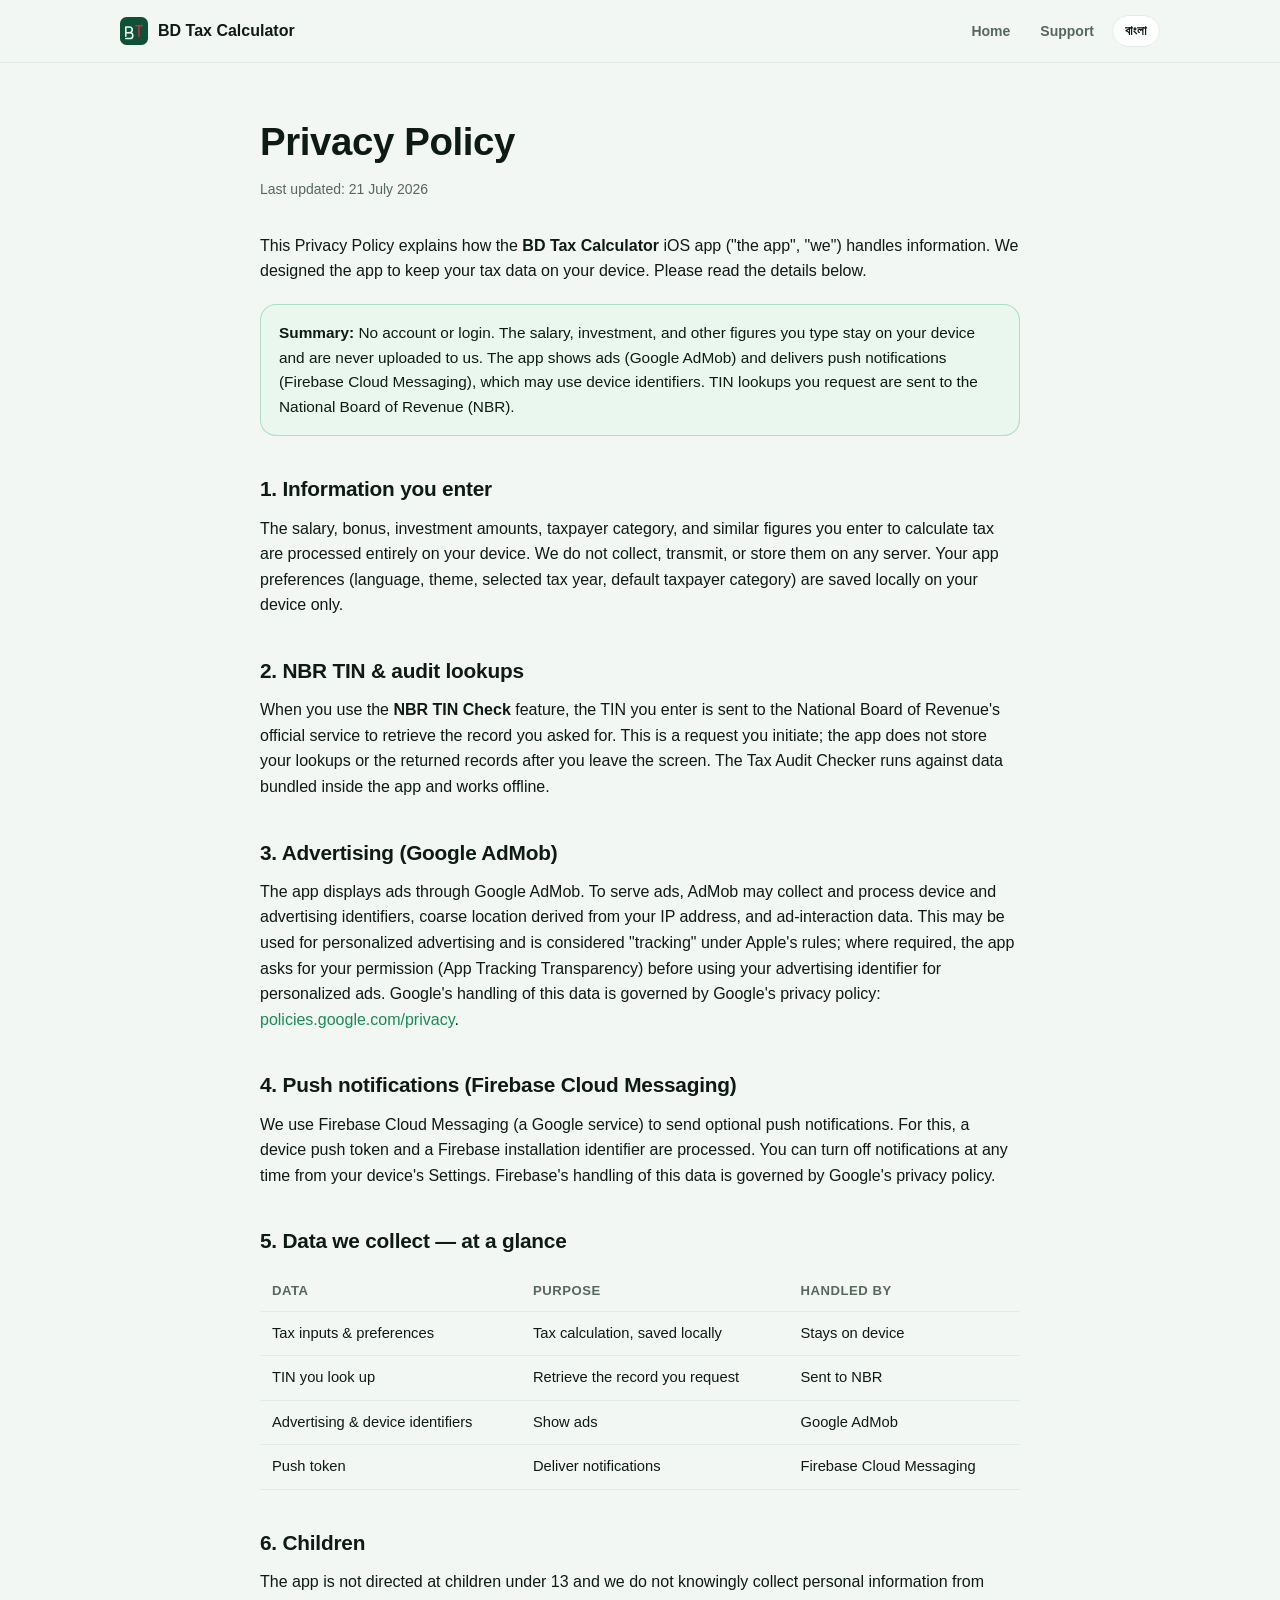
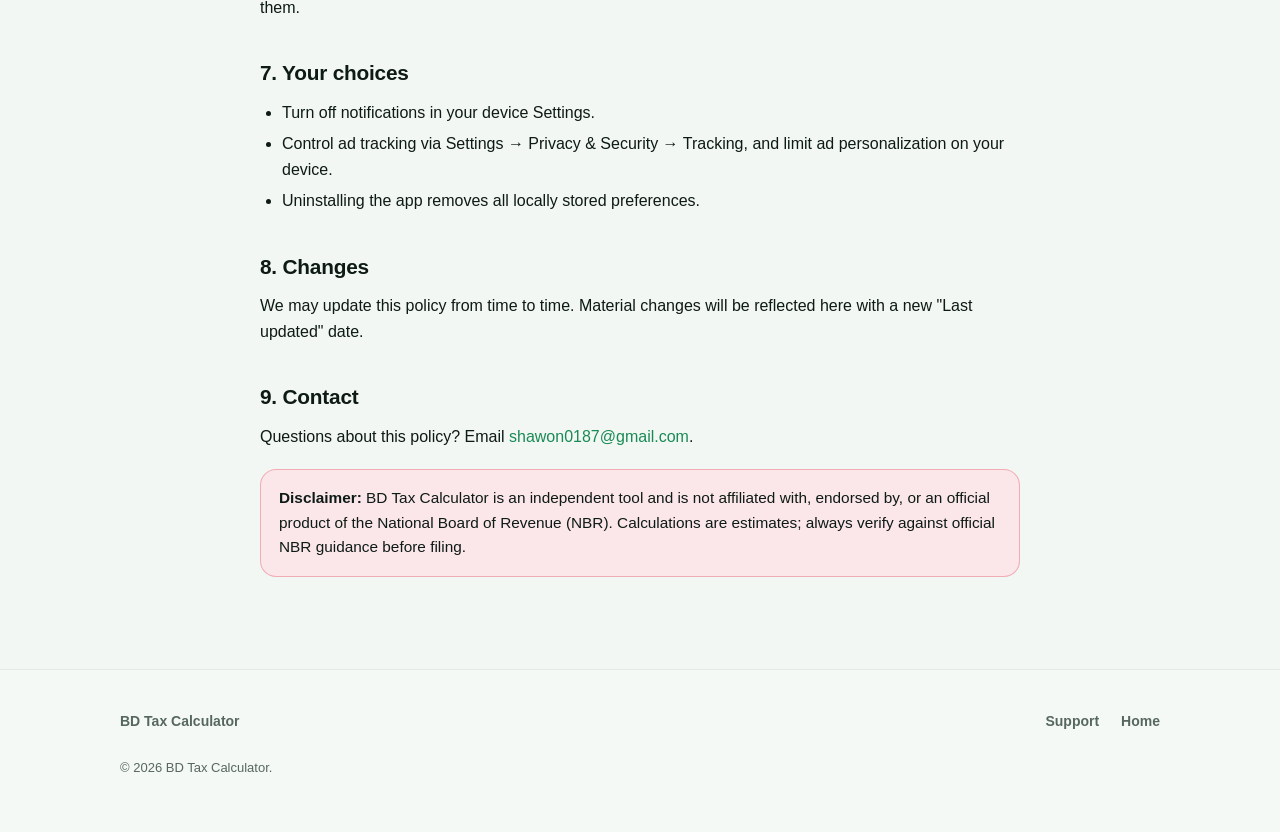
==== privacy.html @ 7644ba65 "Add landing, privacy policy, and support pages Static bilingual (English / বাংলা) site for App Store" ====
<!DOCTYPE html>
<html lang="en" data-lang="en">
<head>
  <meta charset="UTF-8" />
  <meta name="viewport" content="width=device-width, initial-scale=1" />
  <title>Privacy Policy — BD Tax Calculator</title>
  <meta name="description" content="Privacy Policy for the BD Tax Calculator iOS app." />
  <meta name="theme-color" content="#0f5137" />
  <link rel="icon" href="assets/icon.svg" type="image/svg+xml" />
  <link rel="stylesheet" href="assets/styles.css" />
</head>
<body>
  <header class="nav">
    <div class="wrap">
      <a class="brand" href="index.html" aria-label="BD Tax Calculator home">
        <svg width="28" height="28" viewBox="0 0 48 48" fill="none" aria-hidden="true">
          <rect width="48" height="48" rx="11" fill="#0f5137" />
          <path d="M10 33 V17 h6 a5 5 0 0 1 0 10 h-6 m6 0 h1 a5 5 0 0 1 0 10 h-7" stroke="#eafff3" stroke-width="2.6" stroke-linecap="round" stroke-linejoin="round" fill="none"/>
          <path d="M27 15 h11 M32.5 15 V33" stroke="#d7263d" stroke-width="2.6" stroke-linecap="round"/>
        </svg>
        <span>BD Tax Calculator</span>
      </a>
      <nav class="nav-links">
        <a href="index.html"><span class="en">Home</span><span class="bn">হোম</span></a>
        <a href="support.html"><span class="en">Support</span><span class="bn">সহায়তা</span></a>
        <button class="lang-toggle" data-lang-toggle aria-label="Switch language">বাংলা</button>
      </nav>
    </div>
  </header>

  <main class="doc">
    <div class="wrap">
      <h1><span class="en">Privacy Policy</span><span class="bn">গোপনীয়তা নীতি</span></h1>
      <p class="updated"><span class="en">Last updated: 21 July 2026</span><span class="bn">সর্বশেষ হালনাগাদ: ২১ জুলাই ২০২৬</span></p>

      <p>
        <span class="en">This Privacy Policy explains how the <strong>BD Tax Calculator</strong> iOS app ("the app", "we") handles information. We designed the app to keep your tax data on your device. Please read the details below.</span>
        <span class="bn">এই গোপনীয়তা নীতি ব্যাখ্যা করে <strong>BD Tax Calculator</strong> iOS অ্যাপ ("অ্যাপ", "আমরা") কীভাবে তথ্য পরিচালনা করে। আমরা অ্যাপটি এমনভাবে তৈরি করেছি যেন আপনার করের তথ্য আপনার ডিভাইসেই থাকে। নিচের বিস্তারিত পড়ুন।</span>
      </p>

      <div class="callout">
        <span class="en"><strong>Summary:</strong> No account or login. The salary, investment, and other figures you type stay on your device and are never uploaded to us. The app shows ads (Google AdMob) and delivers push notifications (Firebase Cloud Messaging), which may use device identifiers. TIN lookups you request are sent to the National Board of Revenue (NBR).</span>
        <span class="bn"><strong>সারসংক্ষেপ:</strong> কোনো অ্যাকাউন্ট বা লগইন নেই। আপনি যে বেতন, বিনিয়োগ ও অন্যান্য তথ্য লেখেন তা আপনার ডিভাইসেই থাকে, আমাদের কাছে আপলোড হয় না। অ্যাপ বিজ্ঞাপন দেখায় (Google AdMob) এবং পুশ নোটিফিকেশন পাঠায় (Firebase Cloud Messaging), যা ডিভাইস আইডেন্টিফায়ার ব্যবহার করতে পারে। আপনার অনুরোধ করা TIN যাচাই জাতীয় রাজস্ব বোর্ড (NBR)-এ পাঠানো হয়।</span>
      </div>

      <h2><span class="en">1. Information you enter</span><span class="bn">১. আপনার দেওয়া তথ্য</span></h2>
      <p>
        <span class="en">The salary, bonus, investment amounts, taxpayer category, and similar figures you enter to calculate tax are processed entirely on your device. We do not collect, transmit, or store them on any server. Your app preferences (language, theme, selected tax year, default taxpayer category) are saved locally on your device only.</span>
        <span class="bn">কর হিসাবের জন্য আপনি যে বেতন, বোনাস, বিনিয়োগের পরিমাণ, করদাতা শ্রেণি ও অনুরূপ তথ্য দেন তা সম্পূর্ণভাবে আপনার ডিভাইসেই প্রক্রিয়া হয়। আমরা এগুলো কোনো সার্ভারে সংগ্রহ, প্রেরণ বা সংরক্ষণ করি না। আপনার অ্যাপ পছন্দ (ভাষা, থিম, নির্বাচিত করবর্ষ, ডিফল্ট করদাতা শ্রেণি) শুধু আপনার ডিভাইসেই সংরক্ষিত হয়।</span>
      </p>

      <h2><span class="en">2. NBR TIN &amp; audit lookups</span><span class="bn">২. NBR TIN ও অডিট যাচাই</span></h2>
      <p>
        <span class="en">When you use the <strong>NBR TIN Check</strong> feature, the TIN you enter is sent to the National Board of Revenue's official service to retrieve the record you asked for. This is a request you initiate; the app does not store your lookups or the returned records after you leave the screen. The Tax Audit Checker runs against data bundled inside the app and works offline.</span>
        <span class="bn">আপনি যখন <strong>NBR TIN যাচাই</strong> ফিচার ব্যবহার করেন, আপনার দেওয়া TIN জাতীয় রাজস্ব বোর্ডের অফিসিয়াল সেবায় পাঠানো হয় আপনার চাওয়া রেকর্ড আনার জন্য। এটি আপনার নিজের করা অনুরোধ; স্ক্রিন থেকে বের হওয়ার পর অ্যাপ আপনার যাচাই বা প্রাপ্ত রেকর্ড সংরক্ষণ করে না। কর অডিট যাচাই অ্যাপের ভেতরের ডেটা দিয়ে চলে এবং অফলাইনে কাজ করে।</span>
      </p>

      <h2><span class="en">3. Advertising (Google AdMob)</span><span class="bn">৩. বিজ্ঞাপন (Google AdMob)</span></h2>
      <p>
        <span class="en">The app displays ads through Google AdMob. To serve ads, AdMob may collect and process device and advertising identifiers, coarse location derived from your IP address, and ad-interaction data. This may be used for personalized advertising and is considered "tracking" under Apple's rules; where required, the app asks for your permission (App Tracking Transparency) before using your advertising identifier for personalized ads. Google's handling of this data is governed by Google's privacy policy: <a href="https://policies.google.com/privacy" target="_blank" rel="noopener">policies.google.com/privacy</a>.</span>
        <span class="bn">অ্যাপ Google AdMob-এর মাধ্যমে বিজ্ঞাপন দেখায়। বিজ্ঞাপন দিতে AdMob ডিভাইস ও বিজ্ঞাপন আইডেন্টিফায়ার, IP থেকে প্রাপ্ত আনুমানিক অবস্থান এবং বিজ্ঞাপন-ইন্টারঅ্যাকশন তথ্য সংগ্রহ ও প্রক্রিয়া করতে পারে। এটি ব্যক্তিগতকৃত বিজ্ঞাপনের জন্য ব্যবহৃত হতে পারে এবং Apple-এর নিয়মে এটি "ট্র্যাকিং" হিসেবে গণ্য; প্রয়োজনে অ্যাপ আপনার বিজ্ঞাপন আইডেন্টিফায়ার ব্যবহারের আগে অনুমতি চায় (App Tracking Transparency)। এই তথ্য Google-এর গোপনীয়তা নীতি অনুযায়ী পরিচালিত হয়: <a href="https://policies.google.com/privacy" target="_blank" rel="noopener">policies.google.com/privacy</a>।</span>
      </p>

      <h2><span class="en">4. Push notifications (Firebase Cloud Messaging)</span><span class="bn">৪. পুশ নোটিফিকেশন (Firebase Cloud Messaging)</span></h2>
      <p>
        <span class="en">We use Firebase Cloud Messaging (a Google service) to send optional push notifications. For this, a device push token and a Firebase installation identifier are processed. You can turn off notifications at any time from your device's Settings. Firebase's handling of this data is governed by Google's privacy policy.</span>
        <span class="bn">ঐচ্ছিক পুশ নোটিফিকেশন পাঠাতে আমরা Firebase Cloud Messaging (Google-এর একটি সেবা) ব্যবহার করি। এর জন্য একটি ডিভাইস পুশ টোকেন ও একটি Firebase ইনস্টলেশন আইডেন্টিফায়ার প্রক্রিয়া হয়। আপনি যেকোনো সময় ডিভাইসের Settings থেকে নোটিফিকেশন বন্ধ করতে পারেন। এই তথ্য Google-এর গোপনীয়তা নীতি অনুযায়ী পরিচালিত হয়।</span>
      </p>

      <h2><span class="en">5. Data we collect — at a glance</span><span class="bn">৫. আমরা যে তথ্য সংগ্রহ করি — এক নজরে</span></h2>
      <table class="data-table">
        <thead>
          <tr>
            <th><span class="en">Data</span><span class="bn">তথ্য</span></th>
            <th><span class="en">Purpose</span><span class="bn">উদ্দেশ্য</span></th>
            <th><span class="en">Handled by</span><span class="bn">পরিচালনায়</span></th>
          </tr>
        </thead>
        <tbody>
          <tr>
            <td><span class="en">Tax inputs &amp; preferences</span><span class="bn">করের তথ্য ও পছন্দ</span></td>
            <td><span class="en">Tax calculation, saved locally</span><span class="bn">কর হিসাব, স্থানীয়ভাবে সংরক্ষিত</span></td>
            <td><span class="en">Stays on device</span><span class="bn">ডিভাইসেই থাকে</span></td>
          </tr>
          <tr>
            <td><span class="en">TIN you look up</span><span class="bn">যাচাই করা TIN</span></td>
            <td><span class="en">Retrieve the record you request</span><span class="bn">আপনার চাওয়া রেকর্ড আনা</span></td>
            <td><span class="en">Sent to NBR</span><span class="bn">NBR-এ পাঠানো হয়</span></td>
          </tr>
          <tr>
            <td><span class="en">Advertising &amp; device identifiers</span><span class="bn">বিজ্ঞাপন ও ডিভাইস আইডেন্টিফায়ার</span></td>
            <td><span class="en">Show ads</span><span class="bn">বিজ্ঞাপন দেখানো</span></td>
            <td><span class="en">Google AdMob</span><span class="bn">Google AdMob</span></td>
          </tr>
          <tr>
            <td><span class="en">Push token</span><span class="bn">পুশ টোকেন</span></td>
            <td><span class="en">Deliver notifications</span><span class="bn">নোটিফিকেশন পাঠানো</span></td>
            <td><span class="en">Firebase Cloud Messaging</span><span class="bn">Firebase Cloud Messaging</span></td>
          </tr>
        </tbody>
      </table>

      <h2><span class="en">6. Children</span><span class="bn">৬. শিশু</span></h2>
      <p>
        <span class="en">The app is not directed at children under 13 and we do not knowingly collect personal information from them.</span>
        <span class="bn">অ্যাপটি ১৩ বছরের কম বয়সী শিশুদের জন্য নয় এবং আমরা জেনেশুনে তাদের ব্যক্তিগত তথ্য সংগ্রহ করি না।</span>
      </p>

      <h2><span class="en">7. Your choices</span><span class="bn">৭. আপনার নিয়ন্ত্রণ</span></h2>
      <ul>
        <li><span class="en">Turn off notifications in your device Settings.</span><span class="bn">ডিভাইস Settings থেকে নোটিফিকেশন বন্ধ করুন।</span></li>
        <li><span class="en">Control ad tracking via Settings → Privacy &amp; Security → Tracking, and limit ad personalization on your device.</span><span class="bn">Settings → Privacy &amp; Security → Tracking থেকে বিজ্ঞাপন ট্র্যাকিং নিয়ন্ত্রণ করুন এবং বিজ্ঞাপন ব্যক্তিগতকরণ সীমিত করুন।</span></li>
        <li><span class="en">Uninstalling the app removes all locally stored preferences.</span><span class="bn">অ্যাপ আনইনস্টল করলে স্থানীয়ভাবে সংরক্ষিত সব পছন্দ মুছে যায়।</span></li>
      </ul>

      <h2><span class="en">8. Changes</span><span class="bn">৮. পরিবর্তন</span></h2>
      <p>
        <span class="en">We may update this policy from time to time. Material changes will be reflected here with a new "Last updated" date.</span>
        <span class="bn">আমরা সময়ে সময়ে এই নীতি হালনাগাদ করতে পারি। গুরুত্বপূর্ণ পরিবর্তন এখানে নতুন "সর্বশেষ হালনাগাদ" তারিখসহ দেখানো হবে।</span>
      </p>

      <h2><span class="en">9. Contact</span><span class="bn">৯. যোগাযোগ</span></h2>
      <p>
        <span class="en">Questions about this policy? Email <a href="mailto:shawon0187@gmail.com">shawon0187@gmail.com</a>.</span>
        <span class="bn">এই নীতি সম্পর্কে প্রশ্ন? ইমেইল করুন <a href="mailto:shawon0187@gmail.com">shawon0187@gmail.com</a>।</span>
      </p>

      <div class="callout warn">
        <span class="en"><strong>Disclaimer:</strong> BD Tax Calculator is an independent tool and is not affiliated with, endorsed by, or an official product of the National Board of Revenue (NBR). Calculations are estimates; always verify against official NBR guidance before filing.</span>
        <span class="bn"><strong>দাবিত্যাগ:</strong> BD Tax Calculator একটি স্বাধীন টুল, জাতীয় রাজস্ব বোর্ড (NBR)-এর সাথে সম্পর্কিত বা অফিসিয়াল পণ্য নয়। হিসাবগুলো আনুমানিক; রিটার্ন জমার আগে সবসময় NBR-এর অফিসিয়াল নির্দেশনার সাথে মিলিয়ে নিন।</span>
      </div>
    </div>
  </main>

  <footer class="footer">
    <div class="wrap">
      <a class="brand" href="index.html"><span>BD Tax Calculator</span></a>
      <div class="cols">
        <a href="support.html"><span class="en">Support</span><span class="bn">সহায়তা</span></a>
        <a href="index.html"><span class="en">Home</span><span class="bn">হোম</span></a>
      </div>
      <p class="fine">© 2026 BD Tax Calculator.</p>
    </div>
  </footer>

  <script src="assets/site.js"></script>
</body>
</html>
---- assets/styles.css ----
/* BD Tax Calculator — marketing / legal site
   Shared stylesheet. Modern, responsive, light + dark, bilingual (en/bn). */

:root {
  color-scheme: light dark;

  --green-900: #0b3d2e;
  --green-800: #0f5137;
  --green-700: #146c43;
  --green-600: #1a8a55;
  --green-500: #21a366;
  --green-050: #e9f7ef;
  --red: #d7263d;
  --red-soft: #fbe7ea;

  --ink: #0e1a14;
  --muted: #56685e;
  --line: #e3ebe6;
  --surface: #ffffff;
  --surface-2: #f5f9f6;
  --bg: #f2f7f4;

  --radius: 16px;
  --radius-lg: 24px;
  --shadow: 0 1px 2px rgba(11, 61, 46, .05), 0 12px 32px -12px rgba(11, 61, 46, .18);
  --shadow-sm: 0 1px 2px rgba(11, 61, 46, .06), 0 4px 12px -6px rgba(11, 61, 46, .12);

  --font: -apple-system, BlinkMacSystemFont, "Segoe UI", Roboto, "Helvetica Neue", Arial,
          "Noto Sans Bengali", "Hind Siliguri", sans-serif;
  --maxw: 1080px;
}

@media (prefers-color-scheme: dark) {
  :root {
    --ink: #eaf3ee;
    --muted: #9db3a7;
    --line: #1e2b24;
    --surface: #131c17;
    --surface-2: #0f1712;
    --bg: #0b120e;
    --green-050: #10241a;
    --red-soft: #2a1418;
    --shadow: 0 1px 2px rgba(0, 0, 0, .3), 0 16px 40px -16px rgba(0, 0, 0, .6);
    --shadow-sm: 0 1px 2px rgba(0, 0, 0, .3), 0 6px 16px -8px rgba(0, 0, 0, .5);
  }
}

* { box-sizing: border-box; }

html { scroll-behavior: smooth; }

body {
  margin: 0;
  font-family: var(--font);
  color: var(--ink);
  background: var(--bg);
  line-height: 1.6;
  -webkit-font-smoothing: antialiased;
  text-rendering: optimizeLegibility;
}

/* Language visibility — toggled by [data-lang] on <html> */
html[data-lang="en"] .bn { display: none; }
html[data-lang="bn"] .en { display: none; }

a { color: var(--green-600); text-decoration: none; }
a:hover { text-decoration: underline; }

.wrap { max-width: var(--maxw); margin: 0 auto; padding: 0 20px; }

/* ---------- Nav ---------- */
.nav {
  position: sticky;
  top: 0;
  z-index: 20;
  backdrop-filter: saturate(1.4) blur(12px);
  background: color-mix(in srgb, var(--bg) 82%, transparent);
  border-bottom: 1px solid var(--line);
}
.nav .wrap {
  display: flex;
  align-items: center;
  gap: 16px;
  height: 62px;
}
.brand { display: flex; align-items: center; gap: 10px; font-weight: 800; color: var(--ink); }
.brand:hover { text-decoration: none; }
.brand svg { display: block; }
.nav-links { margin-left: auto; display: flex; align-items: center; gap: 6px; flex-wrap: wrap; }
.nav-links a {
  color: var(--muted);
  font-weight: 600;
  font-size: 14px;
  padding: 8px 12px;
  border-radius: 10px;
}
.nav-links a:hover { color: var(--ink); background: var(--surface-2); text-decoration: none; }

.lang-toggle {
  border: 1px solid var(--line);
  background: var(--surface);
  color: var(--ink);
  font-family: inherit;
  font-weight: 700;
  font-size: 13px;
  padding: 7px 12px;
  border-radius: 999px;
  cursor: pointer;
}
.lang-toggle:hover { border-color: var(--green-500); }

/* ---------- Hero ---------- */
.hero {
  position: relative;
  overflow: hidden;
  background:
    radial-gradient(120% 120% at 100% 0%, color-mix(in srgb, var(--green-500) 22%, transparent), transparent 60%),
    linear-gradient(180deg, var(--green-900), var(--green-800));
  color: #eafff3;
}
.hero .wrap { padding-top: 72px; padding-bottom: 84px; }
.hero .pill {
  display: inline-flex; align-items: center; gap: 8px;
  background: rgba(255, 255, 255, .12);
  border: 1px solid rgba(255, 255, 255, .18);
  color: #d6ffe8;
  font-size: 13px; font-weight: 700;
  padding: 6px 14px; border-radius: 999px;
}
.hero h1 {
  font-size: clamp(2rem, 5vw, 3.4rem);
  line-height: 1.1;
  letter-spacing: -.02em;
  margin: 20px 0 14px;
  max-width: 16ch;
}
.hero p.lead {
  font-size: clamp(1.05rem, 2vw, 1.25rem);
  color: #b9e7cd;
  max-width: 52ch;
  margin: 0 0 28px;
}
.cta-row { display: flex; flex-wrap: wrap; gap: 12px; }
.btn {
  display: inline-flex; align-items: center; gap: 9px;
  font-weight: 700; font-size: 15px;
  padding: 13px 22px; border-radius: 14px;
  border: 1px solid transparent;
  cursor: pointer;
}
.btn-primary { background: #fff; color: var(--green-800); }
.btn-primary:hover { background: #eafff3; text-decoration: none; }
.btn-ghost { background: rgba(255, 255, 255, .08); color: #eafff3; border-color: rgba(255, 255, 255, .22); }
.btn-ghost:hover { background: rgba(255, 255, 255, .16); text-decoration: none; }

.hero-note { margin-top: 22px; font-size: 13px; color: #9fd3b5; }

/* ---------- Sections ---------- */
section { padding: 64px 0; }
.section-head { max-width: 60ch; margin-bottom: 36px; }
.section-head .eyebrow {
  text-transform: uppercase; letter-spacing: .12em;
  font-size: 12px; font-weight: 800; color: var(--green-600);
}
.section-head h2 {
  font-size: clamp(1.5rem, 3.5vw, 2.2rem);
  line-height: 1.2; letter-spacing: -.01em;
  margin: 10px 0 8px;
}
.section-head p { color: var(--muted); font-size: 1.05rem; margin: 0; }

.grid { display: grid; gap: 18px; }
.grid.cols-3 { grid-template-columns: repeat(3, 1fr); }
.grid.cols-2 { grid-template-columns: repeat(2, 1fr); }

.card {
  background: var(--surface);
  border: 1px solid var(--line);
  border-radius: var(--radius);
  padding: 24px;
  box-shadow: var(--shadow-sm);
}
.card .ico {
  width: 44px; height: 44px; border-radius: 12px;
  display: grid; place-items: center;
  background: var(--green-050); color: var(--green-600);
  margin-bottom: 14px;
}
.card h3 { margin: 0 0 6px; font-size: 1.1rem; }
.card p { margin: 0; color: var(--muted); font-size: .96rem; }

/* Alternating band */
.band { background: var(--surface-2); border-top: 1px solid var(--line); border-bottom: 1px solid var(--line); }

/* ---------- Legal / doc pages ---------- */
.doc { padding: 48px 0 72px; }
.doc .wrap { max-width: 800px; }
.doc h1 { font-size: clamp(1.8rem, 4vw, 2.4rem); letter-spacing: -.01em; margin: 0 0 6px; }
.doc .updated { color: var(--muted); font-size: 14px; margin: 0 0 32px; }
.doc h2 { font-size: 1.3rem; margin: 36px 0 10px; letter-spacing: -.01em; }
.doc h3 { font-size: 1.06rem; margin: 22px 0 8px; }
.doc p, .doc li { color: var(--ink); }
.doc p { margin: 0 0 14px; }
.doc ul { margin: 0 0 16px; padding-left: 22px; }
.doc li { margin: 6px 0; }
.callout {
  background: var(--green-050);
  border: 1px solid color-mix(in srgb, var(--green-500) 30%, transparent);
  border-radius: var(--radius);
  padding: 16px 18px;
  margin: 20px 0;
  font-size: .96rem;
}
.callout.warn {
  background: var(--red-soft);
  border-color: color-mix(in srgb, var(--red) 30%, transparent);
}
.data-table { width: 100%; border-collapse: collapse; margin: 12px 0 20px; font-size: .92rem; }
.data-table th, .data-table td { text-align: left; padding: 10px 12px; border-bottom: 1px solid var(--line); vertical-align: top; }
.data-table th { color: var(--muted); font-weight: 700; font-size: .82rem; text-transform: uppercase; letter-spacing: .04em; }

/* ---------- FAQ ---------- */
.faq { display: grid; gap: 12px; }
.faq details {
  background: var(--surface);
  border: 1px solid var(--line);
  border-radius: var(--radius);
  padding: 4px 20px;
  box-shadow: var(--shadow-sm);
}
.faq summary {
  cursor: pointer;
  list-style: none;
  font-weight: 700;
  padding: 16px 0;
  display: flex; align-items: center; justify-content: space-between; gap: 16px;
}
.faq summary::-webkit-details-marker { display: none; }
.faq summary::after {
  content: "+"; font-size: 1.3rem; color: var(--green-600); font-weight: 400; flex: none;
}
.faq details[open] summary::after { content: "\2212"; }
.faq details > p { margin: 0 0 16px; color: var(--muted); }

/* ---------- Contact ---------- */
.contact-card {
  background: var(--surface);
  border: 1px solid var(--line);
  border-radius: var(--radius-lg);
  padding: 32px;
  box-shadow: var(--shadow);
  text-align: center;
}
.contact-card .email {
  display: inline-block; margin-top: 8px;
  font-size: 1.25rem; font-weight: 800; color: var(--green-600);
}

/* ---------- Footer ---------- */
.footer { border-top: 1px solid var(--line); background: var(--surface-2); padding: 40px 0; }
.footer .wrap { display: flex; flex-wrap: wrap; gap: 20px; align-items: center; }
.footer .cols { display: flex; gap: 22px; flex-wrap: wrap; margin-left: auto; }
.footer a { color: var(--muted); font-size: 14px; font-weight: 600; }
.footer a:hover { color: var(--ink); }
.footer .fine { width: 100%; color: var(--muted); font-size: 13px; margin-top: 6px; }

/* ---------- Responsive ---------- */
@media (max-width: 820px) {
  .grid.cols-3 { grid-template-columns: 1fr; }
  .grid.cols-2 { grid-template-columns: 1fr; }
  .nav-links a:not(.lang-toggle) { display: none; }
}
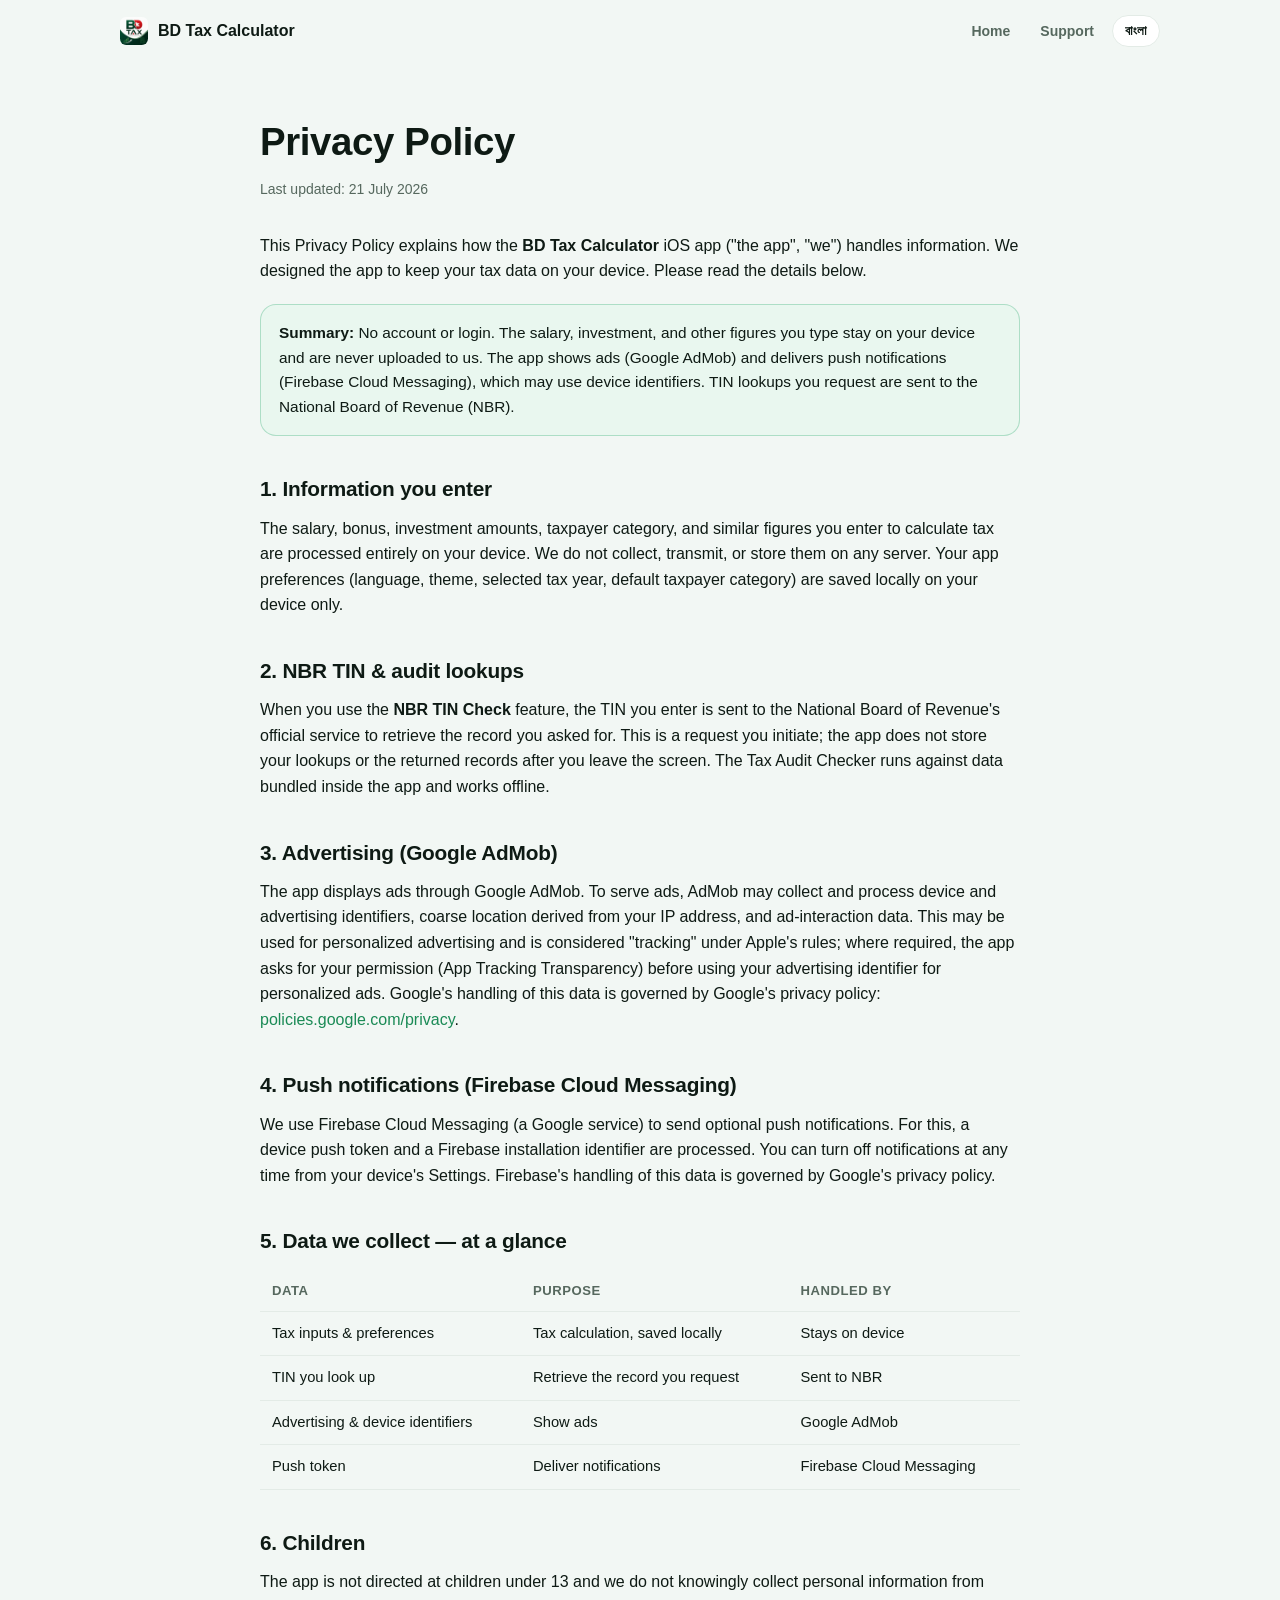
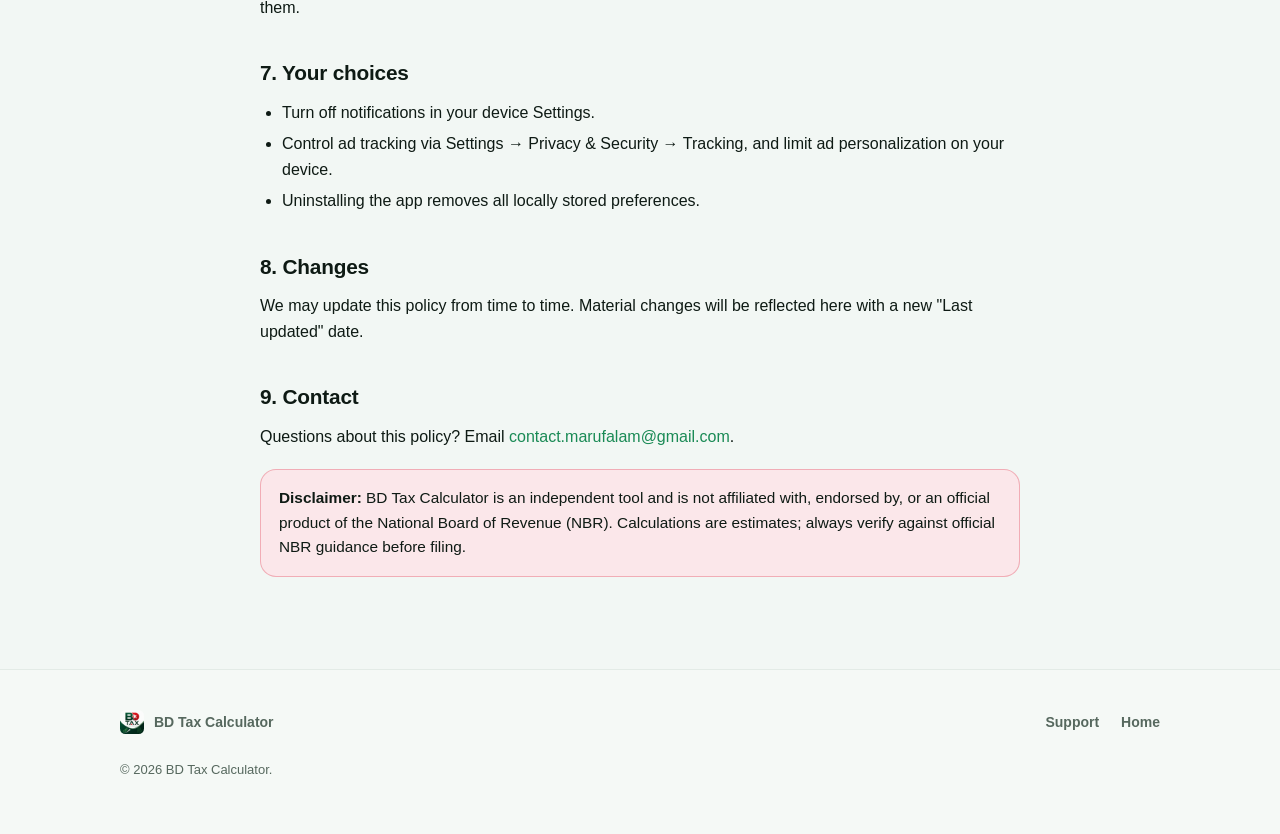
==== commit 42f71da8: "Use real app icon everywhere, fix support email, add live URL to README - Pulled the real iOS app ic" ====
--- a/privacy.html
+++ b/privacy.html
@@ -6,18 +6,15 @@
   <title>Privacy Policy — BD Tax Calculator</title>
   <meta name="description" content="Privacy Policy for the BD Tax Calculator iOS app." />
   <meta name="theme-color" content="#0f5137" />
-  <link rel="icon" href="assets/icon.svg" type="image/svg+xml" />
+  <link rel="icon" href="assets/app-icon-64.png" sizes="64x64" type="image/png" />
+  <link rel="apple-touch-icon" href="assets/app-icon-180.png" />
   <link rel="stylesheet" href="assets/styles.css" />
 </head>
 <body>
   <header class="nav">
     <div class="wrap">
       <a class="brand" href="index.html" aria-label="BD Tax Calculator home">
-        <svg width="28" height="28" viewBox="0 0 48 48" fill="none" aria-hidden="true">
-          <rect width="48" height="48" rx="11" fill="#0f5137" />
-          <path d="M10 33 V17 h6 a5 5 0 0 1 0 10 h-6 m6 0 h1 a5 5 0 0 1 0 10 h-7" stroke="#eafff3" stroke-width="2.6" stroke-linecap="round" stroke-linejoin="round" fill="none"/>
-          <path d="M27 15 h11 M32.5 15 V33" stroke="#d7263d" stroke-width="2.6" stroke-linecap="round"/>
-        </svg>
+        <img src="assets/app-icon-64.png" width="28" height="28" alt="" />
         <span>BD Tax Calculator</span>
       </a>
       <nav class="nav-links">
@@ -121,8 +118,8 @@
 
       <h2><span class="en">9. Contact</span><span class="bn">৯. যোগাযোগ</span></h2>
       <p>
-        <span class="en">Questions about this policy? Email <a href="mailto:shawon0187@gmail.com">shawon0187@gmail.com</a>.</span>
-        <span class="bn">এই নীতি সম্পর্কে প্রশ্ন? ইমেইল করুন <a href="mailto:shawon0187@gmail.com">shawon0187@gmail.com</a>।</span>
+        <span class="en">Questions about this policy? Email <a href="mailto:contact.marufalam@gmail.com">contact.marufalam@gmail.com</a>.</span>
+        <span class="bn">এই নীতি সম্পর্কে প্রশ্ন? ইমেইল করুন <a href="mailto:contact.marufalam@gmail.com">contact.marufalam@gmail.com</a>।</span>
       </p>
 
       <div class="callout warn">
@@ -134,7 +131,7 @@
 
   <footer class="footer">
     <div class="wrap">
-      <a class="brand" href="index.html"><span>BD Tax Calculator</span></a>
+      <a class="brand" href="index.html"><img src="assets/app-icon-64.png" width="24" height="24" alt="" /><span>BD Tax Calculator</span></a>
       <div class="cols">
         <a href="support.html"><span class="en">Support</span><span class="bn">সহায়তা</span></a>
         <a href="index.html"><span class="en">Home</span><span class="bn">হোম</span></a>
--- a/assets/styles.css
+++ b/assets/styles.css
@@ -33,15 +33,15 @@
 @media (prefers-color-scheme: dark) {
   :root {
     --ink: #eaf3ee;
-    --muted: #9db3a7;
-    --line: #1e2b24;
-    --surface: #131c17;
-    --surface-2: #0f1712;
-    --bg: #0b120e;
-    --green-050: #10241a;
+    --muted: #9fb5a9;
+    --line: #24352c;
+    --surface: #182620;
+    --surface-2: #0e1815;
+    --bg: #0a100d;
+    --green-050: #15291f;
     --red-soft: #2a1418;
-    --shadow: 0 1px 2px rgba(0, 0, 0, .3), 0 16px 40px -16px rgba(0, 0, 0, .6);
-    --shadow-sm: 0 1px 2px rgba(0, 0, 0, .3), 0 6px 16px -8px rgba(0, 0, 0, .5);
+    --shadow: 0 1px 2px rgba(0, 0, 0, .4), 0 16px 40px -16px rgba(0, 0, 0, .7);
+    --shadow-sm: 0 1px 2px rgba(0, 0, 0, .4), 0 6px 16px -8px rgba(0, 0, 0, .6);
   }
 }
 
@@ -75,7 +75,12 @@
   z-index: 20;
   backdrop-filter: saturate(1.4) blur(12px);
   background: color-mix(in srgb, var(--bg) 82%, transparent);
-  border-bottom: 1px solid var(--line);
+  border-bottom: 1px solid transparent;
+  transition: border-color .25s ease, box-shadow .25s ease;
+}
+.nav.is-scrolled {
+  border-color: var(--line);
+  box-shadow: 0 1px 0 var(--line), 0 8px 24px -16px rgba(0, 0, 0, .25);
 }
 .nav .wrap {
   display: flex;
@@ -85,7 +90,7 @@
 }
 .brand { display: flex; align-items: center; gap: 10px; font-weight: 800; color: var(--ink); }
 .brand:hover { text-decoration: none; }
-.brand svg { display: block; }
+.brand img { display: block; border-radius: 22%; }
 .nav-links { margin-left: auto; display: flex; align-items: center; gap: 6px; flex-wrap: wrap; }
 .nav-links a {
   color: var(--muted);
@@ -117,8 +122,17 @@
     radial-gradient(120% 120% at 100% 0%, color-mix(in srgb, var(--green-500) 22%, transparent), transparent 60%),
     linear-gradient(180deg, var(--green-900), var(--green-800));
   color: #eafff3;
-}
-.hero .wrap { padding-top: 72px; padding-bottom: 84px; }
+  isolation: isolate;
+}
+.hero .wrap {
+  padding-top: 68px;
+  padding-bottom: 40px;
+  display: grid;
+  grid-template-columns: minmax(0, 1.05fr) minmax(0, .95fr);
+  gap: 28px;
+  align-items: center;
+}
+.hero-copy { position: relative; z-index: 2; }
 .hero .pill {
   display: inline-flex; align-items: center; gap: 8px;
   background: rgba(255, 255, 255, .12);
@@ -128,17 +142,173 @@
   padding: 6px 14px; border-radius: 999px;
 }
 .hero h1 {
-  font-size: clamp(2rem, 5vw, 3.4rem);
-  line-height: 1.1;
-  letter-spacing: -.02em;
+  font-size: clamp(2.1rem, 4.6vw, 3.6rem);
+  line-height: 1.06;
+  letter-spacing: -.03em;
   margin: 20px 0 14px;
-  max-width: 16ch;
+  max-width: 15ch;
+  font-weight: 850;
+}
+.hero h1 .accent {
+  background: linear-gradient(100deg, #6dffb0, #b6ffe0 55%, #6dffb0);
+  background-size: 200% auto;
+  -webkit-background-clip: text;
+  background-clip: text;
+  color: transparent;
+  animation: shine 5s linear infinite;
 }
 .hero p.lead {
-  font-size: clamp(1.05rem, 2vw, 1.25rem);
+  font-size: clamp(1.02rem, 1.6vw, 1.2rem);
   color: #b9e7cd;
-  max-width: 52ch;
+  max-width: 50ch;
   margin: 0 0 28px;
+}
+
+/* Animated marquee strip of supported tax years */
+.year-ticker {
+  margin-top: 30px;
+  border-top: 1px solid rgba(255, 255, 255, .14);
+  padding-top: 16px;
+  overflow: hidden;
+  -webkit-mask-image: linear-gradient(90deg, transparent, #000 8%, #000 92%, transparent);
+  mask-image: linear-gradient(90deg, transparent, #000 8%, #000 92%, transparent);
+}
+.year-ticker .track {
+  display: flex;
+  gap: 14px;
+  width: max-content;
+  animation: marquee 22s linear infinite;
+}
+.year-ticker .chip {
+  flex: none;
+  font-size: 12.5px;
+  font-weight: 700;
+  color: #cdf5df;
+  background: rgba(255, 255, 255, .07);
+  border: 1px solid rgba(255, 255, 255, .14);
+  padding: 6px 14px;
+  border-radius: 999px;
+  white-space: nowrap;
+}
+@keyframes marquee {
+  from { transform: translateX(0); }
+  to { transform: translateX(-50%); }
+}
+@keyframes shine {
+  to { background-position: -200% center; }
+}
+
+/* ---------- Phone mockup stage ---------- */
+.phone-stage {
+  position: relative;
+  z-index: 1;
+  height: clamp(360px, 46vw, 560px);
+  display: flex;
+  align-items: center;
+  justify-content: center;
+}
+.phone-stage .glow {
+  position: absolute;
+  inset: -10% -10% -10% -10%;
+  background:
+    radial-gradient(38% 45% at 55% 42%, color-mix(in srgb, var(--green-500) 55%, transparent), transparent 70%),
+    radial-gradient(30% 34% at 78% 70%, color-mix(in srgb, #ffce54 35%, transparent), transparent 70%);
+  filter: blur(10px);
+  animation: pulse 7s ease-in-out infinite;
+}
+@keyframes pulse {
+  0%, 100% { opacity: .75; transform: scale(1); }
+  50% { opacity: 1; transform: scale(1.06); }
+}
+
+.phone {
+  --pw: clamp(168px, 20vw, 224px);
+  width: var(--pw);
+  aspect-ratio: 414 / 900;
+  border-radius: calc(var(--pw) * .145);
+  background: linear-gradient(155deg, #2a2d31, #101214 60%);
+  padding: calc(var(--pw) * .028);
+  box-shadow:
+    0 2px 0 rgba(255, 255, 255, .06) inset,
+    0 30px 60px -20px rgba(0, 0, 0, .55),
+    0 10px 24px -12px rgba(0, 0, 0, .5);
+  position: absolute;
+  /* Anchor every phone to the exact same center point regardless of the
+     flex container (absolutely-positioned children ignore align/justify).
+     Centering lives in `transform` so the individual `translate` property
+     stays free for the floatY bob animation below (they'd otherwise fight
+     over the same longhand and the bob would reset the centering). */
+  top: 50%;
+  left: 50%;
+  transform: translate(-50%, -50%);
+}
+.phone .notch {
+  position: absolute;
+  top: calc(var(--pw) * .035);
+  left: 50%;
+  transform: translateX(-50%);
+  width: 34%;
+  height: calc(var(--pw) * .06);
+  background: #101214;
+  border-radius: 999px;
+  z-index: 3;
+}
+.phone .screen {
+  width: 100%;
+  height: 100%;
+  border-radius: calc(var(--pw) * .12);
+  overflow: hidden;
+  background: #fff;
+  position: relative;
+  /* `.phone` is transformed (translate/rotate); without its own compositing
+     layer some browsers fail to clip this element's rounded corners against
+     a transformed ancestor, letting the screenshot's square corner peek out. */
+  transform: translateZ(0);
+}
+.phone .screen img {
+  width: 100%;
+  height: 100%;
+  object-fit: cover;
+  object-position: top center;
+  display: block;
+  /* Belt-and-suspenders: round the image itself too, in case the parent's
+     clip still doesn't apply. */
+  border-radius: inherit;
+}
+.phone .sheen {
+  position: absolute;
+  inset: 0;
+  background: linear-gradient(115deg, rgba(255, 255, 255, .16), transparent 30%);
+  pointer-events: none;
+}
+
+.phone.p-main {
+  z-index: 3;
+  animation: floatY 6s ease-in-out infinite;
+}
+.phone.p-left {
+  --pw: clamp(126px, 15vw, 172px);
+  z-index: 2;
+  transform: translate(-50%, -50%) translate(-52%, 8%) rotate(-7deg);
+  filter: saturate(.95) brightness(.96);
+  opacity: .9;
+  animation: floatY 6s ease-in-out infinite .4s;
+}
+.phone.p-right {
+  --pw: clamp(126px, 15vw, 172px);
+  z-index: 2;
+  transform: translate(-50%, -50%) translate(52%, 12%) rotate(7deg);
+  filter: saturate(.95) brightness(.96);
+  opacity: .9;
+  animation: floatY 6s ease-in-out infinite .8s;
+}
+@keyframes floatY {
+  0%, 100% { translate: 0 0; }
+  50% { translate: 0 -3.5%; }
+}
+@media (prefers-reduced-motion: reduce) {
+  .phone.p-main, .phone.p-left, .phone.p-right,
+  .phone-stage .glow, .year-ticker .track, .hero h1 .accent { animation: none; }
 }
 .cta-row { display: flex; flex-wrap: wrap; gap: 12px; }
 .btn {
@@ -156,7 +326,14 @@
 .hero-note { margin-top: 22px; font-size: 13px; color: #9fd3b5; }
 
 /* ---------- Sections ---------- */
-section { padding: 64px 0; }
+section { padding: 64px 0; position: relative; }
+section:not(.band)::before {
+  content: "";
+  position: absolute;
+  inset: 0;
+  z-index: -1;
+  background: radial-gradient(60% 60% at 15% 0%, color-mix(in srgb, var(--green-500) 6%, transparent), transparent 70%);
+}
 .section-head { max-width: 60ch; margin-bottom: 36px; }
 .section-head .eyebrow {
   text-transform: uppercase; letter-spacing: .12em;
@@ -179,15 +356,95 @@
   border-radius: var(--radius);
   padding: 24px;
   box-shadow: var(--shadow-sm);
+  transition: transform .25s ease, box-shadow .25s ease, border-color .25s ease;
+}
+.card:hover {
+  transform: translateY(-4px);
+  border-color: color-mix(in srgb, var(--green-500) 35%, var(--line));
+  box-shadow: var(--shadow);
 }
 .card .ico {
   width: 44px; height: 44px; border-radius: 12px;
   display: grid; place-items: center;
   background: var(--green-050); color: var(--green-600);
   margin-bottom: 14px;
-}
+  font-size: 20px;
+  transition: transform .25s ease;
+}
+.card:hover .ico { transform: scale(1.08) rotate(-4deg); }
 .card h3 { margin: 0 0 6px; font-size: 1.1rem; }
 .card p { margin: 0; color: var(--muted); font-size: .96rem; }
+
+/* ---------- Scroll reveal ---------- */
+.reveal {
+  opacity: 0;
+  transform: translateY(10px);
+  transition: opacity .45s ease-out, transform .45s ease-out;
+}
+.reveal.in-view { opacity: 1; transform: translateY(0); }
+@media (prefers-reduced-motion: reduce) {
+  .reveal { opacity: 1; transform: none; transition: none; }
+}
+
+/* Staggered delay for direct children of .reveal-stagger — capped so a long
+   grid (e.g. 6 feature cards) never leaves the last item visibly lagging. */
+.reveal-stagger > * { transition-delay: calc(min(var(--i, 0), 4) * 55ms); }
+
+/* ---------- Stat counters ---------- */
+.stats {
+  display: grid;
+  grid-template-columns: repeat(4, 1fr);
+  gap: 16px;
+}
+.stat {
+  text-align: center;
+  padding: 22px 12px;
+  border-radius: var(--radius);
+  background: var(--surface);
+  border: 1px solid var(--line);
+  box-shadow: var(--shadow-sm);
+}
+.stat .num {
+  font-size: clamp(1.6rem, 3.4vw, 2.3rem);
+  font-weight: 850;
+  letter-spacing: -.02em;
+  color: var(--green-600);
+  font-variant-numeric: tabular-nums;
+}
+.stat .label { margin-top: 4px; font-size: .86rem; color: var(--muted); font-weight: 600; }
+
+/* ---------- Screenshot showcase ---------- */
+.showcase-row {
+  display: grid;
+  grid-template-columns: repeat(4, 1fr);
+  gap: 22px;
+  align-items: end;
+}
+.showcase-item { text-align: center; }
+.showcase-item .frame {
+  position: relative;
+  margin: 0 auto 16px;
+  width: clamp(120px, 20vw, 176px);
+  aspect-ratio: 414 / 900;
+  border-radius: calc(clamp(120px, 20vw, 176px) * .145);
+  background: linear-gradient(155deg, #2a2d31, #101214 60%);
+  padding: calc(clamp(120px, 20vw, 176px) * .028);
+  box-shadow: var(--shadow);
+  transition: transform .35s cubic-bezier(.16,1,.3,1);
+}
+.showcase-item:hover .frame { transform: translateY(-6px) scale(1.02); }
+.showcase-item .notch {
+  position: absolute; top: 4%; left: 50%; transform: translateX(-50%);
+  width: 34%; height: 6%; background: #101214; border-radius: 999px; z-index: 2;
+}
+.showcase-item .screen {
+  width: 100%; height: 100%; overflow: hidden; border-radius: calc(clamp(120px, 20vw, 176px) * .12);
+  background: #fff;
+  transform: translateZ(0);
+}
+.showcase-item .screen img { width: 100%; height: 100%; object-fit: cover; object-position: top center; display: block; border-radius: inherit; }
+.showcase-item h4 { margin: 0 0 4px; font-size: .98rem; }
+.showcase-item p { margin: 0; color: var(--muted); font-size: .84rem; }
 
 /* Alternating band */
 .band { background: var(--surface-2); border-top: 1px solid var(--line); border-bottom: 1px solid var(--line); }
@@ -265,8 +522,22 @@
 .footer .fine { width: 100%; color: var(--muted); font-size: 13px; margin-top: 6px; }
 
 /* ---------- Responsive ---------- */
+@media (max-width: 900px) {
+  .hero .wrap { grid-template-columns: 1fr; padding-bottom: 8px; }
+  .hero-copy { text-align: center; }
+  .hero .pill { margin-inline: auto; }
+  .hero h1, .hero p.lead { max-width: none; margin-inline: auto; }
+  .cta-row { justify-content: center; }
+  .phone-stage { margin-top: 12px; }
+  .stats { grid-template-columns: repeat(2, 1fr); }
+  .showcase-row { grid-template-columns: repeat(2, 1fr); }
+}
 @media (max-width: 820px) {
   .grid.cols-3 { grid-template-columns: 1fr; }
   .grid.cols-2 { grid-template-columns: 1fr; }
   .nav-links a:not(.lang-toggle) { display: none; }
 }
+@media (max-width: 480px) {
+  .stats { grid-template-columns: repeat(2, 1fr); }
+  .showcase-row { grid-template-columns: 1fr 1fr; }
+}
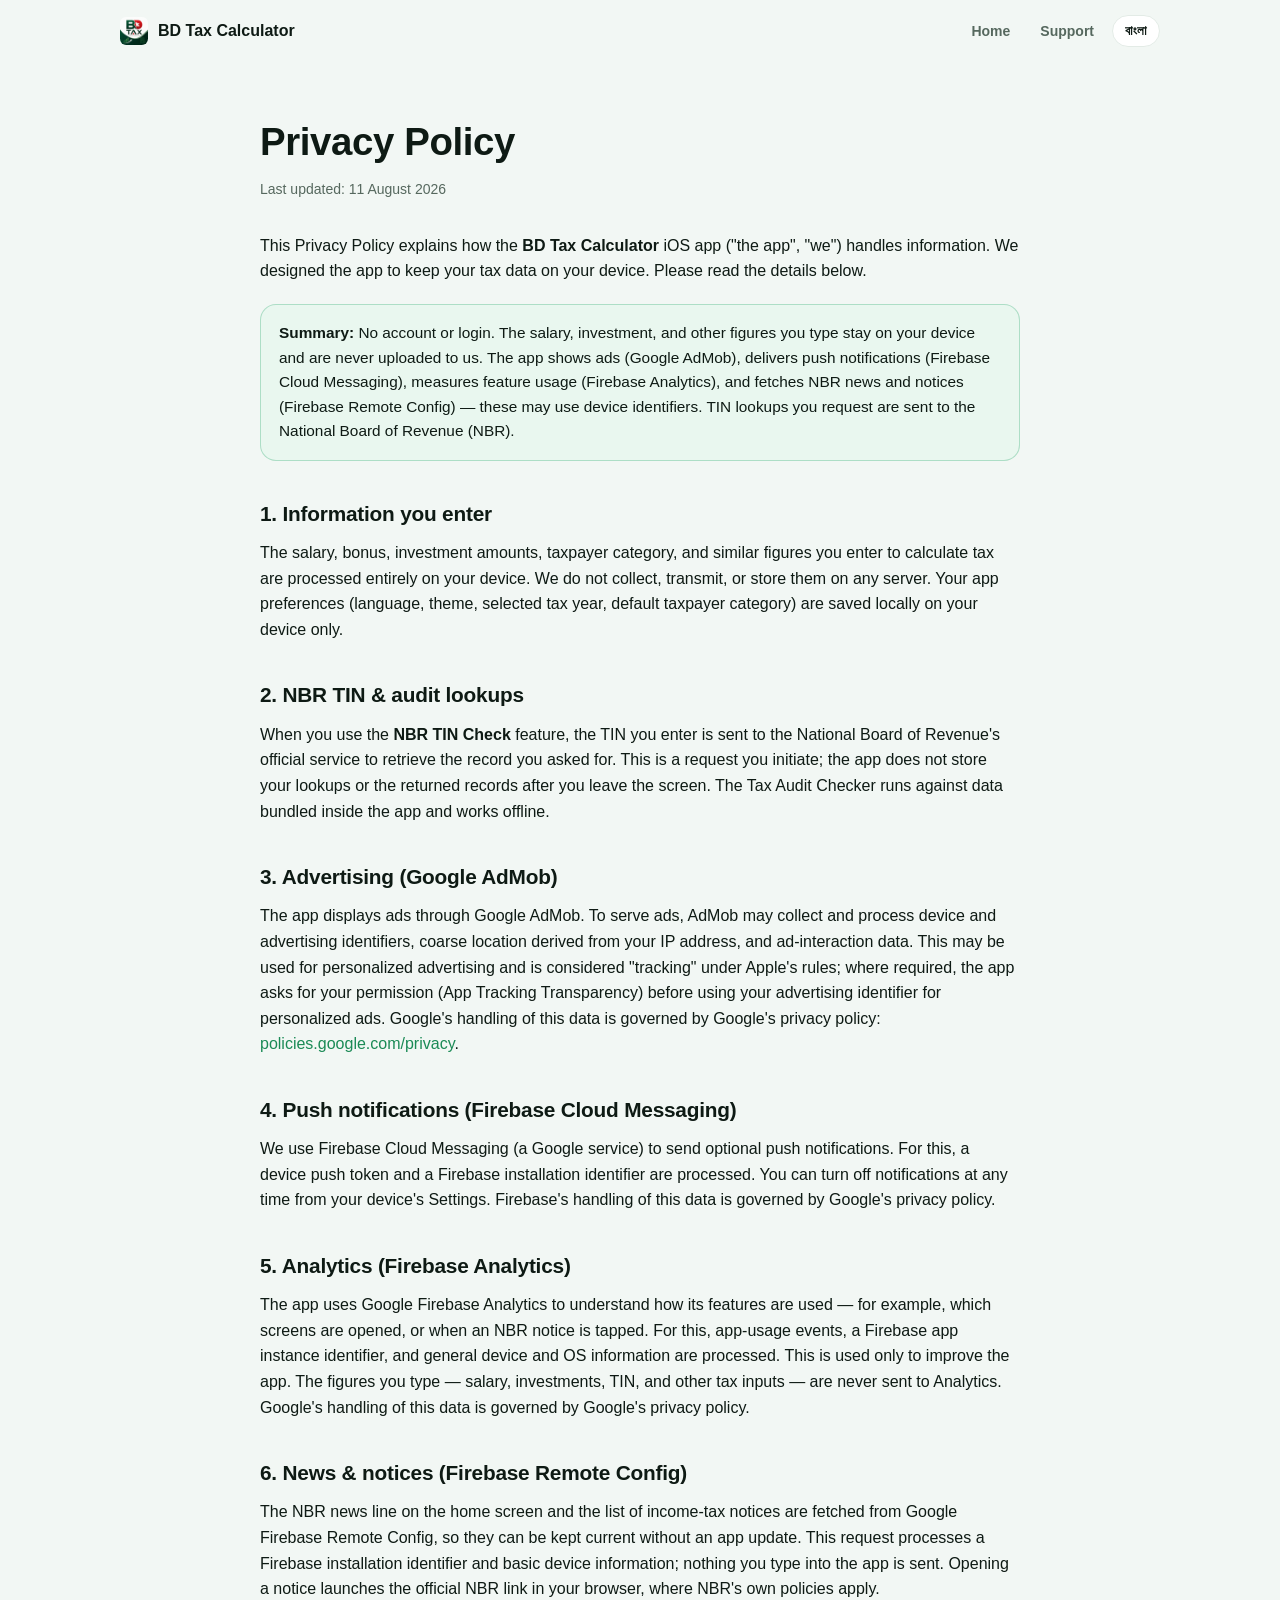
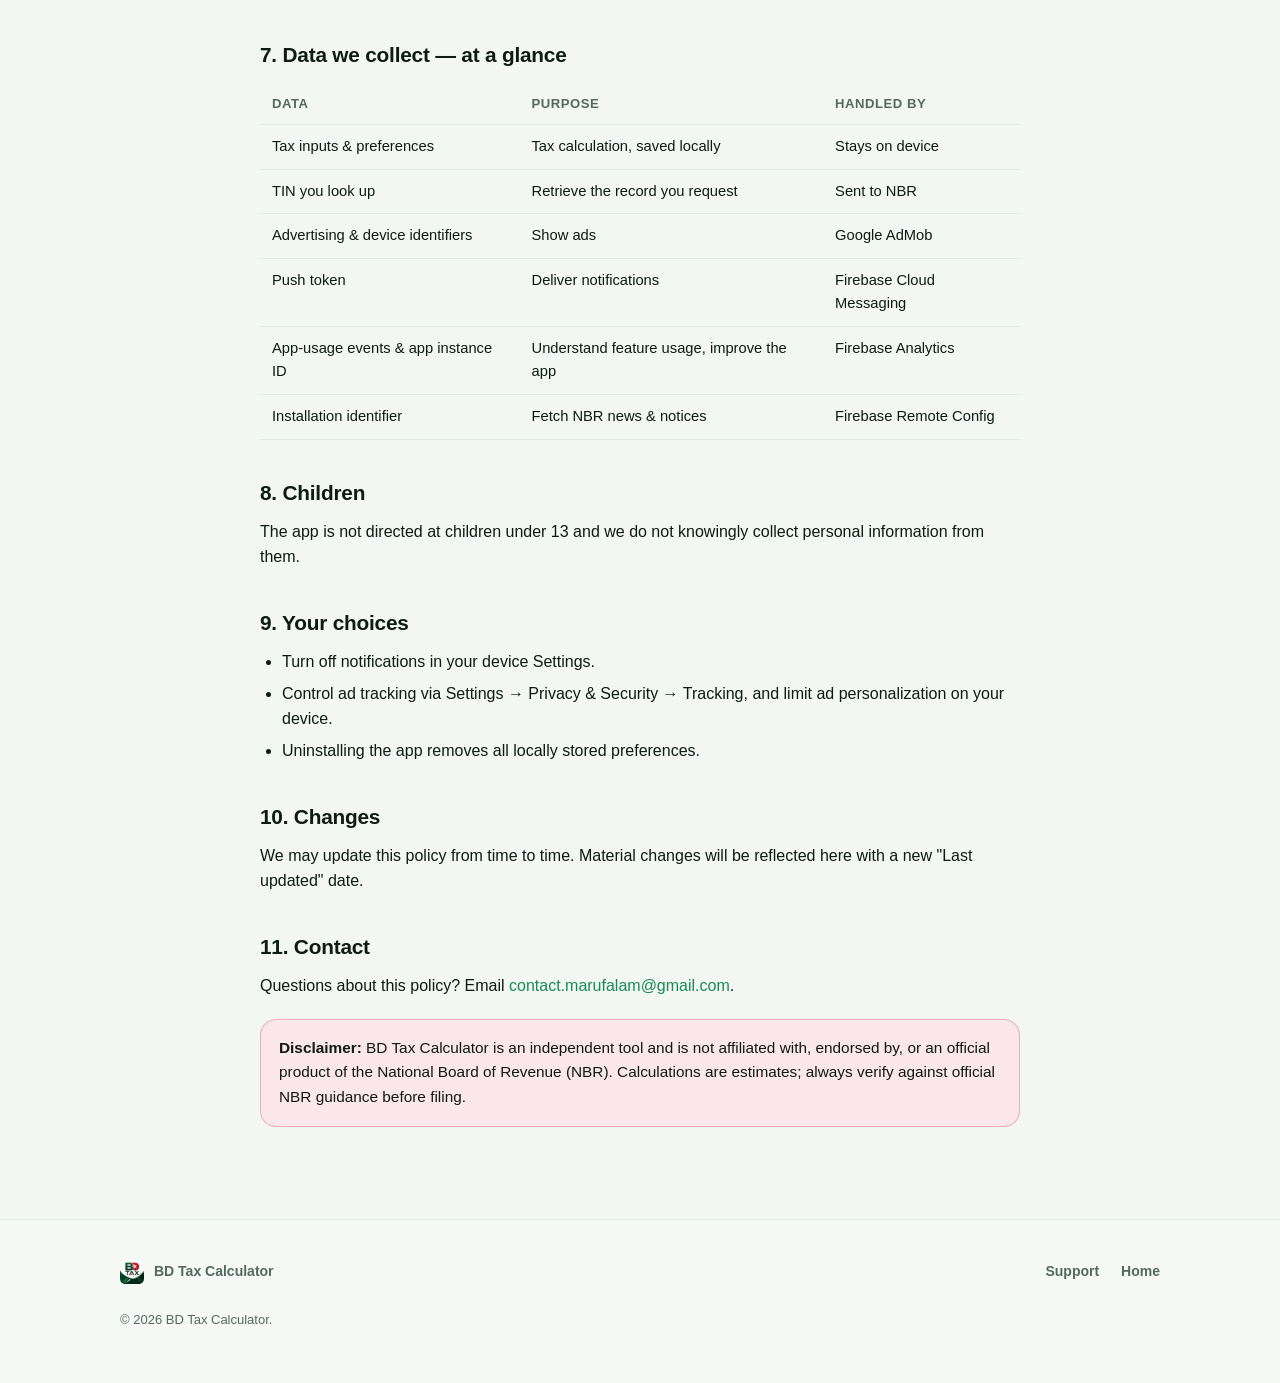
==== commit 4fdc51b3: "Disclose Firebase Analytics and Remote Config in the privacy policy The app now links Firebase Analy" ====
--- a/privacy.html
+++ b/privacy.html
@@ -28,7 +28,7 @@
   <main class="doc">
     <div class="wrap">
       <h1><span class="en">Privacy Policy</span><span class="bn">গোপনীয়তা নীতি</span></h1>
-      <p class="updated"><span class="en">Last updated: 21 July 2026</span><span class="bn">সর্বশেষ হালনাগাদ: ২১ জুলাই ২০২৬</span></p>
+      <p class="updated"><span class="en">Last updated: 11 August 2026</span><span class="bn">সর্বশেষ হালনাগাদ: ১১ আগস্ট ২০২৬</span></p>
 
       <p>
         <span class="en">This Privacy Policy explains how the <strong>BD Tax Calculator</strong> iOS app ("the app", "we") handles information. We designed the app to keep your tax data on your device. Please read the details below.</span>
@@ -36,8 +36,8 @@
       </p>
 
       <div class="callout">
-        <span class="en"><strong>Summary:</strong> No account or login. The salary, investment, and other figures you type stay on your device and are never uploaded to us. The app shows ads (Google AdMob) and delivers push notifications (Firebase Cloud Messaging), which may use device identifiers. TIN lookups you request are sent to the National Board of Revenue (NBR).</span>
-        <span class="bn"><strong>সারসংক্ষেপ:</strong> কোনো অ্যাকাউন্ট বা লগইন নেই। আপনি যে বেতন, বিনিয়োগ ও অন্যান্য তথ্য লেখেন তা আপনার ডিভাইসেই থাকে, আমাদের কাছে আপলোড হয় না। অ্যাপ বিজ্ঞাপন দেখায় (Google AdMob) এবং পুশ নোটিফিকেশন পাঠায় (Firebase Cloud Messaging), যা ডিভাইস আইডেন্টিফায়ার ব্যবহার করতে পারে। আপনার অনুরোধ করা TIN যাচাই জাতীয় রাজস্ব বোর্ড (NBR)-এ পাঠানো হয়।</span>
+        <span class="en"><strong>Summary:</strong> No account or login. The salary, investment, and other figures you type stay on your device and are never uploaded to us. The app shows ads (Google AdMob), delivers push notifications (Firebase Cloud Messaging), measures feature usage (Firebase Analytics), and fetches NBR news and notices (Firebase Remote Config) — these may use device identifiers. TIN lookups you request are sent to the National Board of Revenue (NBR).</span>
+        <span class="bn"><strong>সারসংক্ষেপ:</strong> কোনো অ্যাকাউন্ট বা লগইন নেই। আপনি যে বেতন, বিনিয়োগ ও অন্যান্য তথ্য লেখেন তা আপনার ডিভাইসেই থাকে, আমাদের কাছে আপলোড হয় না। অ্যাপ বিজ্ঞাপন দেখায় (Google AdMob), পুশ নোটিফিকেশন পাঠায় (Firebase Cloud Messaging), ফিচার ব্যবহারের পরিসংখ্যান নেয় (Firebase Analytics) এবং NBR খবর ও নোটিশ আনে (Firebase Remote Config) — এগুলো ডিভাইস আইডেন্টিফায়ার ব্যবহার করতে পারে। আপনার অনুরোধ করা TIN যাচাই জাতীয় রাজস্ব বোর্ড (NBR)-এ পাঠানো হয়।</span>
       </div>
 
       <h2><span class="en">1. Information you enter</span><span class="bn">১. আপনার দেওয়া তথ্য</span></h2>
@@ -64,7 +64,19 @@
         <span class="bn">ঐচ্ছিক পুশ নোটিফিকেশন পাঠাতে আমরা Firebase Cloud Messaging (Google-এর একটি সেবা) ব্যবহার করি। এর জন্য একটি ডিভাইস পুশ টোকেন ও একটি Firebase ইনস্টলেশন আইডেন্টিফায়ার প্রক্রিয়া হয়। আপনি যেকোনো সময় ডিভাইসের Settings থেকে নোটিফিকেশন বন্ধ করতে পারেন। এই তথ্য Google-এর গোপনীয়তা নীতি অনুযায়ী পরিচালিত হয়।</span>
       </p>
 
-      <h2><span class="en">5. Data we collect — at a glance</span><span class="bn">৫. আমরা যে তথ্য সংগ্রহ করি — এক নজরে</span></h2>
+      <h2><span class="en">5. Analytics (Firebase Analytics)</span><span class="bn">৫. অ্যানালিটিক্স (Firebase Analytics)</span></h2>
+      <p>
+        <span class="en">The app uses Google Firebase Analytics to understand how its features are used — for example, which screens are opened, or when an NBR notice is tapped. For this, app-usage events, a Firebase app instance identifier, and general device and OS information are processed. This is used only to improve the app. The figures you type — salary, investments, TIN, and other tax inputs — are never sent to Analytics. Google's handling of this data is governed by Google's privacy policy.</span>
+        <span class="bn">অ্যাপের ফিচারগুলো কীভাবে ব্যবহার হচ্ছে তা বুঝতে আমরা Google Firebase Analytics ব্যবহার করি — যেমন কোন স্ক্রিন খোলা হচ্ছে, বা কখন কোনো NBR নোটিশে ট্যাপ করা হয়েছে। এর জন্য অ্যাপ ব্যবহারের ইভেন্ট, একটি Firebase অ্যাপ ইনস্ট্যান্স আইডেন্টিফায়ার এবং সাধারণ ডিভাইস ও OS তথ্য প্রক্রিয়া হয়। এটি শুধু অ্যাপ উন্নত করার জন্য ব্যবহৃত হয়। আপনি যা লেখেন — বেতন, বিনিয়োগ, TIN ও অন্যান্য করের তথ্য — তা কখনোই Analytics-এ পাঠানো হয় না। এই তথ্য Google-এর গোপনীয়তা নীতি অনুযায়ী পরিচালিত হয়।</span>
+      </p>
+
+      <h2><span class="en">6. News &amp; notices (Firebase Remote Config)</span><span class="bn">৬. খবর ও নোটিশ (Firebase Remote Config)</span></h2>
+      <p>
+        <span class="en">The NBR news line on the home screen and the list of income-tax notices are fetched from Google Firebase Remote Config, so they can be kept current without an app update. This request processes a Firebase installation identifier and basic device information; nothing you type into the app is sent. Opening a notice launches the official NBR link in your browser, where NBR's own policies apply.</span>
+        <span class="bn">হোম স্ক্রিনের NBR খবর এবং আয়কর নোটিশের তালিকা Google Firebase Remote Config থেকে আনা হয়, যাতে অ্যাপ আপডেট ছাড়াই এগুলো হালনাগাদ রাখা যায়। এই অনুরোধে একটি Firebase ইনস্টলেশন আইডেন্টিফায়ার ও সাধারণ ডিভাইস তথ্য প্রক্রিয়া হয়; আপনি অ্যাপে যা লেখেন তার কিছুই পাঠানো হয় না। কোনো নোটিশ খুললে সেটি আপনার ব্রাউজারে NBR-এর অফিসিয়াল লিংক খোলে, যেখানে NBR-এর নিজস্ব নীতি প্রযোজ্য।</span>
+      </p>
+
+      <h2><span class="en">7. Data we collect — at a glance</span><span class="bn">৭. আমরা যে তথ্য সংগ্রহ করি — এক নজরে</span></h2>
       <table class="data-table">
         <thead>
           <tr>
@@ -94,29 +106,39 @@
             <td><span class="en">Deliver notifications</span><span class="bn">নোটিফিকেশন পাঠানো</span></td>
             <td><span class="en">Firebase Cloud Messaging</span><span class="bn">Firebase Cloud Messaging</span></td>
           </tr>
+          <tr>
+            <td><span class="en">App-usage events &amp; app instance ID</span><span class="bn">অ্যাপ ব্যবহারের ইভেন্ট ও অ্যাপ ইনস্ট্যান্স আইডি</span></td>
+            <td><span class="en">Understand feature usage, improve the app</span><span class="bn">ফিচার ব্যবহার বোঝা, অ্যাপ উন্নত করা</span></td>
+            <td><span class="en">Firebase Analytics</span><span class="bn">Firebase Analytics</span></td>
+          </tr>
+          <tr>
+            <td><span class="en">Installation identifier</span><span class="bn">ইনস্টলেশন আইডেন্টিফায়ার</span></td>
+            <td><span class="en">Fetch NBR news &amp; notices</span><span class="bn">NBR খবর ও নোটিশ আনা</span></td>
+            <td><span class="en">Firebase Remote Config</span><span class="bn">Firebase Remote Config</span></td>
+          </tr>
         </tbody>
       </table>
 
-      <h2><span class="en">6. Children</span><span class="bn">৬. শিশু</span></h2>
+      <h2><span class="en">8. Children</span><span class="bn">৮. শিশু</span></h2>
       <p>
         <span class="en">The app is not directed at children under 13 and we do not knowingly collect personal information from them.</span>
         <span class="bn">অ্যাপটি ১৩ বছরের কম বয়সী শিশুদের জন্য নয় এবং আমরা জেনেশুনে তাদের ব্যক্তিগত তথ্য সংগ্রহ করি না।</span>
       </p>
 
-      <h2><span class="en">7. Your choices</span><span class="bn">৭. আপনার নিয়ন্ত্রণ</span></h2>
+      <h2><span class="en">9. Your choices</span><span class="bn">৯. আপনার নিয়ন্ত্রণ</span></h2>
       <ul>
         <li><span class="en">Turn off notifications in your device Settings.</span><span class="bn">ডিভাইস Settings থেকে নোটিফিকেশন বন্ধ করুন।</span></li>
         <li><span class="en">Control ad tracking via Settings → Privacy &amp; Security → Tracking, and limit ad personalization on your device.</span><span class="bn">Settings → Privacy &amp; Security → Tracking থেকে বিজ্ঞাপন ট্র্যাকিং নিয়ন্ত্রণ করুন এবং বিজ্ঞাপন ব্যক্তিগতকরণ সীমিত করুন।</span></li>
         <li><span class="en">Uninstalling the app removes all locally stored preferences.</span><span class="bn">অ্যাপ আনইনস্টল করলে স্থানীয়ভাবে সংরক্ষিত সব পছন্দ মুছে যায়।</span></li>
       </ul>
 
-      <h2><span class="en">8. Changes</span><span class="bn">৮. পরিবর্তন</span></h2>
+      <h2><span class="en">10. Changes</span><span class="bn">১০. পরিবর্তন</span></h2>
       <p>
         <span class="en">We may update this policy from time to time. Material changes will be reflected here with a new "Last updated" date.</span>
         <span class="bn">আমরা সময়ে সময়ে এই নীতি হালনাগাদ করতে পারি। গুরুত্বপূর্ণ পরিবর্তন এখানে নতুন "সর্বশেষ হালনাগাদ" তারিখসহ দেখানো হবে।</span>
       </p>
 
-      <h2><span class="en">9. Contact</span><span class="bn">৯. যোগাযোগ</span></h2>
+      <h2><span class="en">11. Contact</span><span class="bn">১১. যোগাযোগ</span></h2>
       <p>
         <span class="en">Questions about this policy? Email <a href="mailto:contact.marufalam@gmail.com">contact.marufalam@gmail.com</a>.</span>
         <span class="bn">এই নীতি সম্পর্কে প্রশ্ন? ইমেইল করুন <a href="mailto:contact.marufalam@gmail.com">contact.marufalam@gmail.com</a>।</span>
--- a/assets/styles.css
+++ b/assets/styles.css
@@ -132,7 +132,12 @@
   gap: 28px;
   align-items: center;
 }
-.hero-copy { position: relative; z-index: 2; }
+/* min-width: 0 overrides the grid item's default `auto` minimum size —
+   without it, a non-wrapping descendant (the year-ticker marquee) can force
+   this whole column to its content width and silently overflow past the
+   viewport (clipped invisibly by .hero's overflow:hidden, no scrollbar) on
+   narrow screens. */
+.hero-copy { position: relative; z-index: 2; min-width: 0; }
 .hero .pill {
   display: inline-flex; align-items: center; gap: 8px;
   background: rgba(255, 255, 255, .12);
@@ -148,6 +153,7 @@
   margin: 20px 0 14px;
   max-width: 15ch;
   font-weight: 850;
+  overflow-wrap: break-word;
 }
 .hero h1 .accent {
   background: linear-gradient(100deg, #6dffb0, #b6ffe0 55%, #6dffb0);
@@ -233,6 +239,13 @@
     0 30px 60px -20px rgba(0, 0, 0, .55),
     0 10px 24px -12px rgba(0, 0, 0, .5);
   position: absolute;
+  /* Hard-clip everything inside to this element's own rounded corners.
+     This is a self-clip (transform + overflow:hidden on the SAME element),
+     which every browser handles reliably — unlike clipping a child through
+     a transformed ancestor. It's what actually stops the screenshot's
+     square corners (and any compositing seam from a child's own layer)
+     from ever poking out past the rounded bezel. */
+  overflow: hidden;
   /* Anchor every phone to the exact same center point regardless of the
      flex container (absolutely-positioned children ignore align/justify).
      Centering lives in `transform` so the individual `translate` property
@@ -260,10 +273,6 @@
   overflow: hidden;
   background: #fff;
   position: relative;
-  /* `.phone` is transformed (translate/rotate); without its own compositing
-     layer some browsers fail to clip this element's rounded corners against
-     a transformed ancestor, letting the screenshot's square corner peek out. */
-  transform: translateZ(0);
 }
 .phone .screen img {
   width: 100%;
@@ -325,6 +334,53 @@
 
 .hero-note { margin-top: 22px; font-size: 13px; color: #9fd3b5; }
 
+/* ---------- Store badges (App Store / Google Play) ---------- */
+.store-row { display: flex; flex-wrap: wrap; gap: 12px; }
+.store-btn {
+  position: relative;
+  overflow: hidden;
+  display: inline-flex;
+  align-items: center;
+  gap: 11px;
+  background: linear-gradient(160deg, #232326, #030303 75%);
+  color: #fff;
+  border: 1px solid rgba(255, 255, 255, .16);
+  border-radius: 14px;
+  padding: 10px 20px 10px 16px;
+  box-shadow:
+    0 1px 0 rgba(255, 255, 255, .1) inset,
+    0 12px 28px -12px rgba(0, 0, 0, .6);
+  transition: transform .3s cubic-bezier(.16,1,.3,1), box-shadow .3s ease, border-color .3s ease;
+}
+.store-btn:hover {
+  text-decoration: none;
+  transform: translateY(-3px);
+  border-color: rgba(255, 255, 255, .3);
+  box-shadow:
+    0 1px 0 rgba(255, 255, 255, .12) inset,
+    0 20px 36px -14px rgba(0, 0, 0, .65);
+}
+.store-btn:active { transform: translateY(-1px); }
+/* Diagonal shine sweep on hover — the "premium" cue. */
+.store-btn::after {
+  content: "";
+  position: absolute;
+  inset: 0;
+  background: linear-gradient(115deg, transparent 40%, rgba(255, 255, 255, .22) 50%, transparent 60%);
+  background-size: 250% 250%;
+  background-position: 120% 0;
+  transition: background-position .7s ease;
+  pointer-events: none;
+}
+.store-btn:hover::after { background-position: -20% 0; }
+.store-btn__icon { width: 25px; height: 25px; flex: none; fill: #fff; position: relative; z-index: 1; }
+.store-btn__text { display: flex; flex-direction: column; line-height: 1.15; text-align: left; position: relative; z-index: 1; }
+.store-btn__text small { font-size: 10.5px; font-weight: 600; letter-spacing: .03em; opacity: .82; text-transform: uppercase; }
+.store-btn__text strong { font-size: 16.5px; font-weight: 750; letter-spacing: -.01em; margin-top: 1px; }
+@media (prefers-reduced-motion: reduce) {
+  .store-btn, .store-btn::after { transition: none; }
+}
+
 /* ---------- Sections ---------- */
 section { padding: 64px 0; position: relative; }
 section:not(.band)::before {
@@ -347,8 +403,8 @@
 .section-head p { color: var(--muted); font-size: 1.05rem; margin: 0; }
 
 .grid { display: grid; gap: 18px; }
-.grid.cols-3 { grid-template-columns: repeat(3, 1fr); }
-.grid.cols-2 { grid-template-columns: repeat(2, 1fr); }
+.grid.cols-3 { grid-template-columns: repeat(3, minmax(0, 1fr)); }
+.grid.cols-2 { grid-template-columns: repeat(2, minmax(0, 1fr)); }
 
 .card {
   background: var(--surface);
@@ -393,7 +449,7 @@
 /* ---------- Stat counters ---------- */
 .stats {
   display: grid;
-  grid-template-columns: repeat(4, 1fr);
+  grid-template-columns: repeat(4, minmax(0, 1fr));
   gap: 16px;
 }
 .stat {
@@ -416,7 +472,7 @@
 /* ---------- Screenshot showcase ---------- */
 .showcase-row {
   display: grid;
-  grid-template-columns: repeat(4, 1fr);
+  grid-template-columns: repeat(4, minmax(0, 1fr));
   gap: 22px;
   align-items: end;
 }
@@ -431,6 +487,10 @@
   padding: calc(clamp(120px, 20vw, 176px) * .028);
   box-shadow: var(--shadow);
   transition: transform .35s cubic-bezier(.16,1,.3,1);
+  /* Self-clip (see .phone for why this must live on the transformed element
+     itself, not a descendant) so the screenshot's square corners never show
+     past the rounded bezel, including during the hover scale/lift. */
+  overflow: hidden;
 }
 .showcase-item:hover .frame { transform: translateY(-6px) scale(1.02); }
 .showcase-item .notch {
@@ -440,7 +500,6 @@
 .showcase-item .screen {
   width: 100%; height: 100%; overflow: hidden; border-radius: calc(clamp(120px, 20vw, 176px) * .12);
   background: #fff;
-  transform: translateZ(0);
 }
 .showcase-item .screen img { width: 100%; height: 100%; object-fit: cover; object-position: top center; display: block; border-radius: inherit; }
 .showcase-item h4 { margin: 0 0 4px; font-size: .98rem; }
@@ -523,21 +582,22 @@
 
 /* ---------- Responsive ---------- */
 @media (max-width: 900px) {
-  .hero .wrap { grid-template-columns: 1fr; padding-bottom: 8px; }
+  .hero .wrap { grid-template-columns: minmax(0, 1fr); padding-bottom: 8px; }
   .hero-copy { text-align: center; }
   .hero .pill { margin-inline: auto; }
   .hero h1, .hero p.lead { max-width: none; margin-inline: auto; }
+  .store-row { justify-content: center; }
   .cta-row { justify-content: center; }
   .phone-stage { margin-top: 12px; }
-  .stats { grid-template-columns: repeat(2, 1fr); }
-  .showcase-row { grid-template-columns: repeat(2, 1fr); }
+  .stats { grid-template-columns: repeat(2, minmax(0, 1fr)); }
+  .showcase-row { grid-template-columns: repeat(2, minmax(0, 1fr)); }
 }
 @media (max-width: 820px) {
-  .grid.cols-3 { grid-template-columns: 1fr; }
-  .grid.cols-2 { grid-template-columns: 1fr; }
+  .grid.cols-3 { grid-template-columns: minmax(0, 1fr); }
+  .grid.cols-2 { grid-template-columns: minmax(0, 1fr); }
   .nav-links a:not(.lang-toggle) { display: none; }
 }
 @media (max-width: 480px) {
-  .stats { grid-template-columns: repeat(2, 1fr); }
-  .showcase-row { grid-template-columns: 1fr 1fr; }
-}
+  .stats { grid-template-columns: repeat(2, minmax(0, 1fr)); }
+  .showcase-row { grid-template-columns: minmax(0, 1fr) minmax(0, 1fr); }
+}
